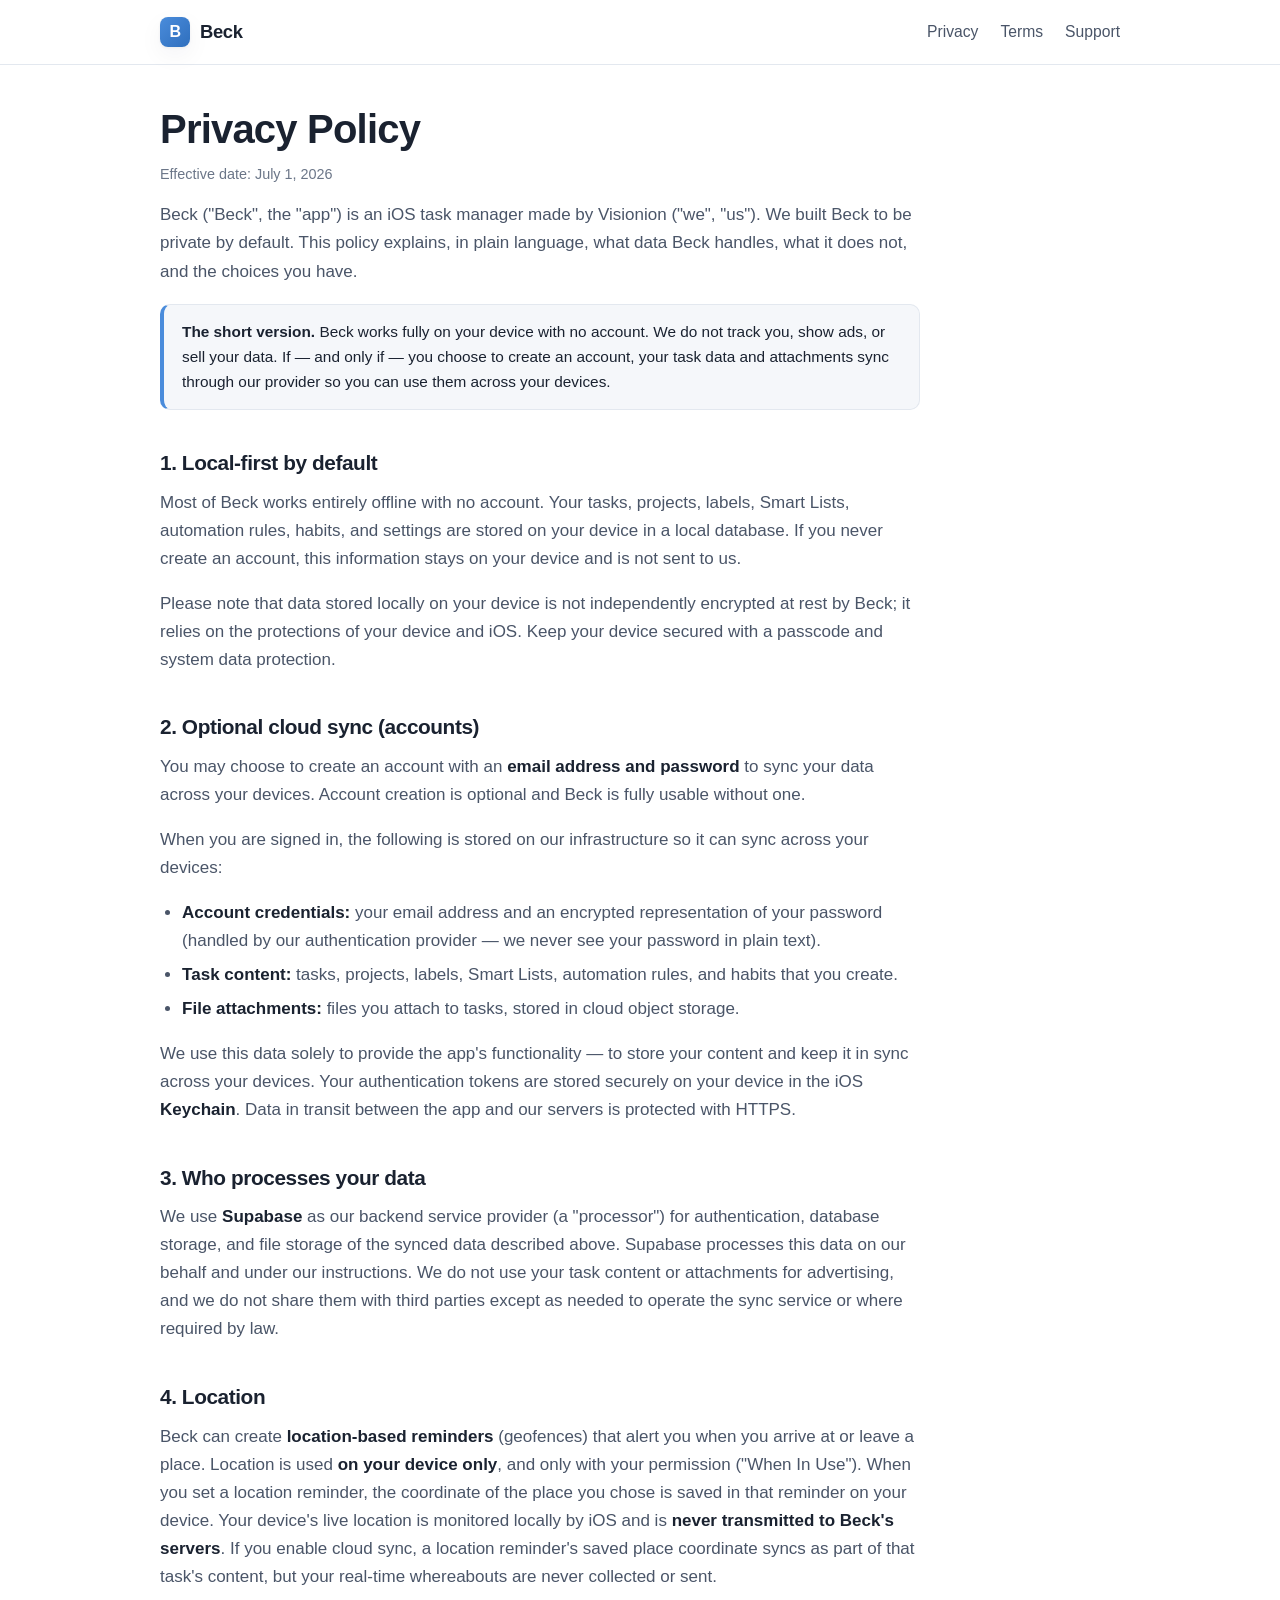
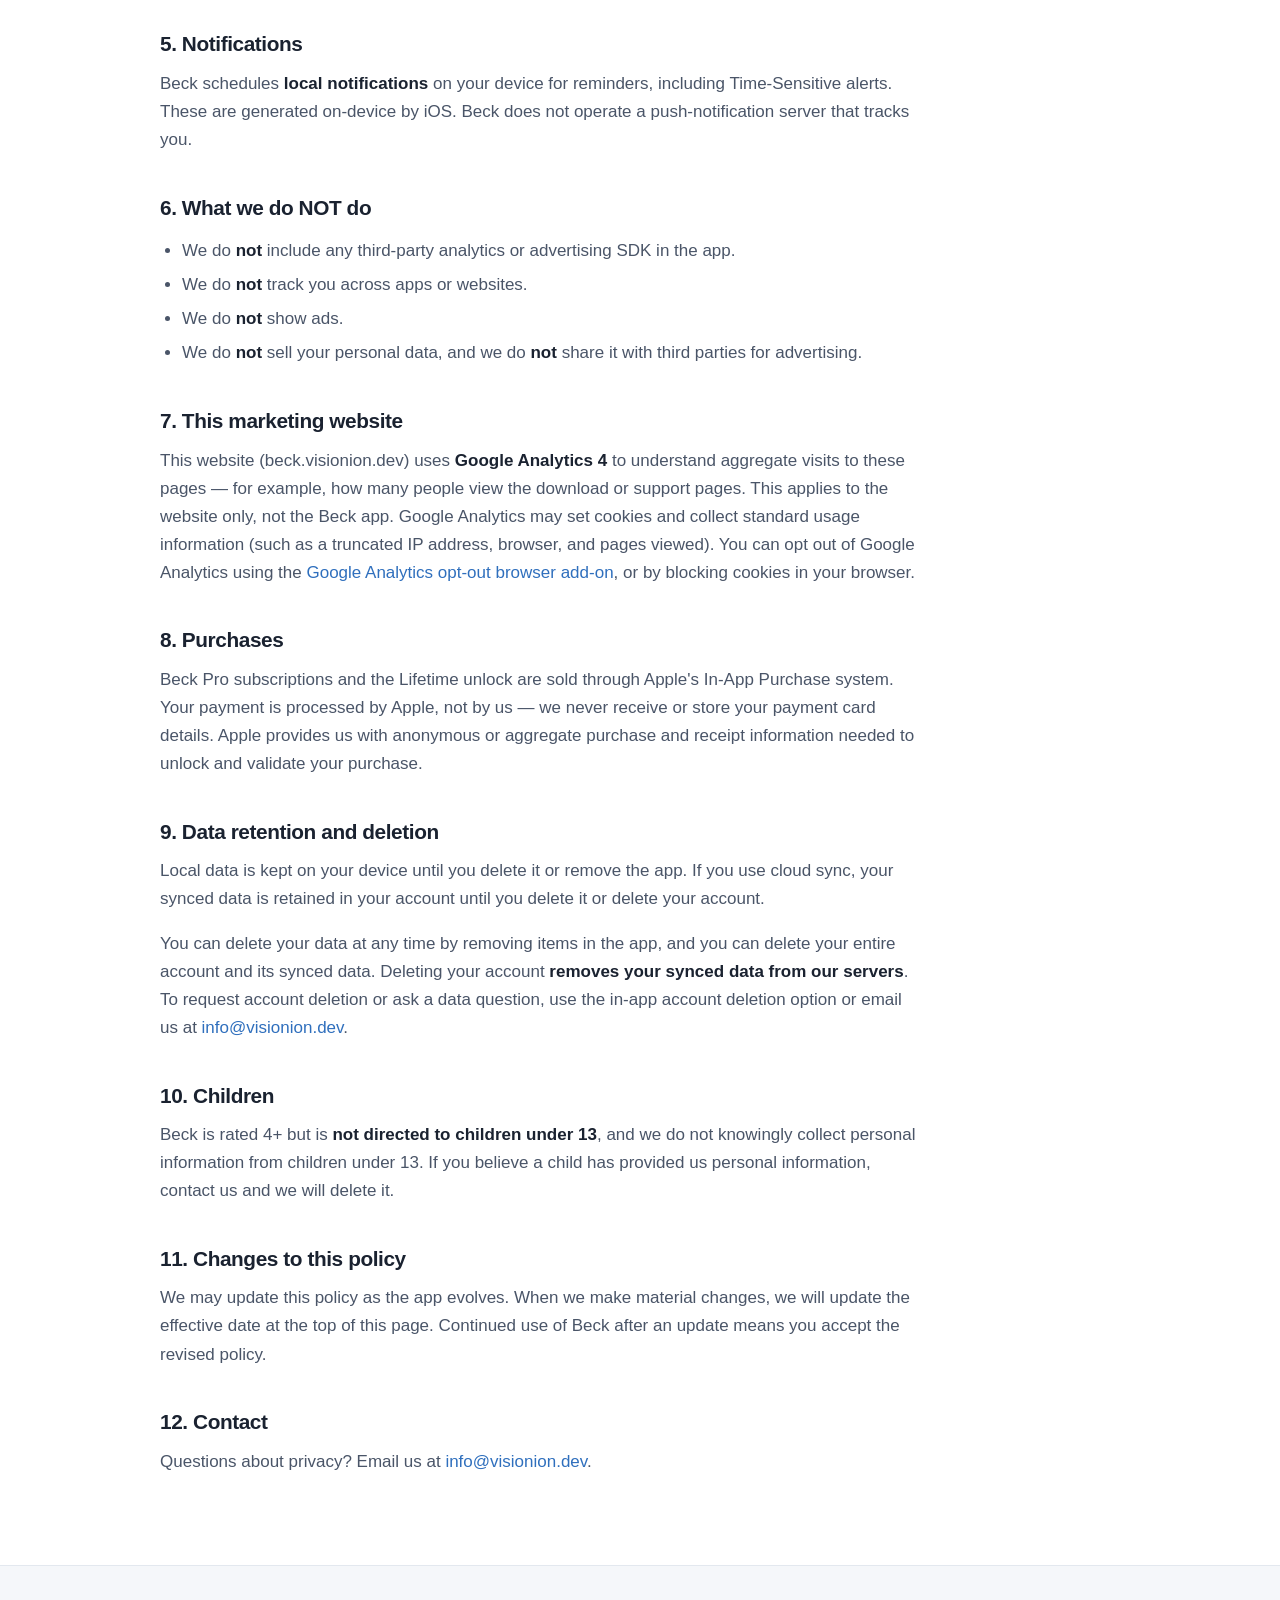
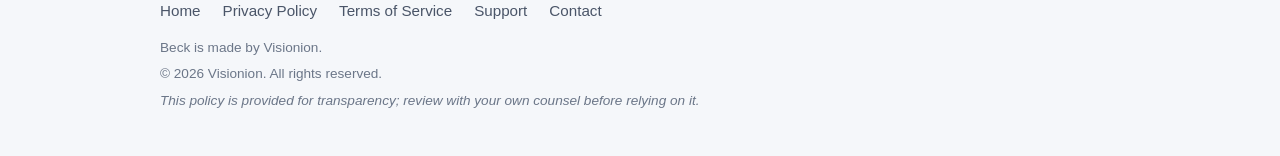
==== privacy/index.html @ 95169e8a "Beck marketing site: landing, privacy, terms, support" ====
<!doctype html>
<html lang="en">
<head>
  <meta charset="utf-8" />
  <meta name="viewport" content="width=device-width, initial-scale=1" />
  <title>Privacy Policy — Beck</title>
  <meta name="description" content="How Beck handles your data: local-first by default, optional cloud sync, no tracking, no ads, no data sold. Read the full privacy policy." />
  <link rel="canonical" href="https://beck.visionion.dev/privacy/" />
  <link rel="icon" href="data:image/svg+xml,<svg xmlns='http://www.w3.org/2000/svg' viewBox='0 0 100 100'><rect width='100' height='100' rx='22' fill='%234A8CDB'/><text x='50' y='68' font-size='60' font-family='Arial' font-weight='bold' text-anchor='middle' fill='white'>B</text></svg>" />
  <link rel="stylesheet" href="/styles.css" />

  <meta property="og:type" content="article" />
  <meta property="og:site_name" content="Beck" />
  <meta property="og:title" content="Privacy Policy — Beck" />
  <meta property="og:description" content="Local-first by default, optional cloud sync, no tracking, no ads, no data sold." />
  <meta property="og:url" content="https://beck.visionion.dev/privacy/" />
  <meta name="twitter:card" content="summary" />

  <!-- Google Analytics 4 — replace G-XXXXXXXXXX with the real Measurement ID (property 516785066). See README. -->
  <script async src="https://www.googletagmanager.com/gtag/js?id=G-XXXXXXXXXX"></script>
  <script>
    window.dataLayer = window.dataLayer || [];
    function gtag(){dataLayer.push(arguments);}
    gtag('js', new Date());
    gtag('config', 'G-XXXXXXXXXX');
  </script>
</head>
<body>
  <a class="skip-link" href="#main">Skip to content</a>

  <header class="site-header">
    <div class="container">
      <a class="brand" href="/">
        <span class="logo" aria-hidden="true">B</span>
        <span>Beck</span>
      </a>
      <nav class="nav" aria-label="Primary">
        <a href="/privacy/">Privacy</a>
        <a href="/terms/">Terms</a>
        <a href="/support/">Support</a>
      </nav>
    </div>
  </header>

  <main id="main" class="doc">
    <div class="container">
      <article>
        <h1>Privacy Policy</h1>
        <p class="updated">Effective date: July 1, 2026</p>

        <p>Beck ("Beck", the "app") is an iOS task manager made by Visionion ("we", "us"). We built Beck to be private by default. This policy explains, in plain language, what data Beck handles, what it does not, and the choices you have.</p>

        <div class="callout">
          <strong>The short version.</strong> Beck works fully on your device with no account. We do not track you, show ads, or sell your data. If — and only if — you choose to create an account, your task data and attachments sync through our provider so you can use them across your devices.
        </div>

        <h2>1. Local-first by default</h2>
        <p>Most of Beck works entirely offline with no account. Your tasks, projects, labels, Smart Lists, automation rules, habits, and settings are stored on your device in a local database. If you never create an account, this information stays on your device and is not sent to us.</p>
        <p>Please note that data stored locally on your device is not independently encrypted at rest by Beck; it relies on the protections of your device and iOS. Keep your device secured with a passcode and system data protection.</p>

        <h2>2. Optional cloud sync (accounts)</h2>
        <p>You may choose to create an account with an <strong>email address and password</strong> to sync your data across your devices. Account creation is optional and Beck is fully usable without one.</p>
        <p>When you are signed in, the following is stored on our infrastructure so it can sync across your devices:</p>
        <ul>
          <li><strong>Account credentials:</strong> your email address and an encrypted representation of your password (handled by our authentication provider — we never see your password in plain text).</li>
          <li><strong>Task content:</strong> tasks, projects, labels, Smart Lists, automation rules, and habits that you create.</li>
          <li><strong>File attachments:</strong> files you attach to tasks, stored in cloud object storage.</li>
        </ul>
        <p>We use this data solely to provide the app's functionality — to store your content and keep it in sync across your devices. Your authentication tokens are stored securely on your device in the iOS <strong>Keychain</strong>. Data in transit between the app and our servers is protected with HTTPS.</p>

        <h2>3. Who processes your data</h2>
        <p>We use <strong>Supabase</strong> as our backend service provider (a "processor") for authentication, database storage, and file storage of the synced data described above. Supabase processes this data on our behalf and under our instructions. We do not use your task content or attachments for advertising, and we do not share them with third parties except as needed to operate the sync service or where required by law.</p>

        <h2>4. Location</h2>
        <p>Beck can create <strong>location-based reminders</strong> (geofences) that alert you when you arrive at or leave a place. Location is used <strong>on your device only</strong>, and only with your permission ("When In Use"). When you set a location reminder, the coordinate of the place you chose is saved in that reminder on your device. Your device's live location is monitored locally by iOS and is <strong>never transmitted to Beck's servers</strong>. If you enable cloud sync, a location reminder's saved place coordinate syncs as part of that task's content, but your real-time whereabouts are never collected or sent.</p>

        <h2>5. Notifications</h2>
        <p>Beck schedules <strong>local notifications</strong> on your device for reminders, including Time-Sensitive alerts. These are generated on-device by iOS. Beck does not operate a push-notification server that tracks you.</p>

        <h2>6. What we do NOT do</h2>
        <ul>
          <li>We do <strong>not</strong> include any third-party analytics or advertising SDK in the app.</li>
          <li>We do <strong>not</strong> track you across apps or websites.</li>
          <li>We do <strong>not</strong> show ads.</li>
          <li>We do <strong>not</strong> sell your personal data, and we do <strong>not</strong> share it with third parties for advertising.</li>
        </ul>

        <h2>7. This marketing website</h2>
        <p>This website (beck.visionion.dev) uses <strong>Google Analytics 4</strong> to understand aggregate visits to these pages — for example, how many people view the download or support pages. This applies to the website only, not the Beck app. Google Analytics may set cookies and collect standard usage information (such as a truncated IP address, browser, and pages viewed). You can opt out of Google Analytics using the <a href="https://tools.google.com/dlpage/gaoptout" rel="noopener">Google Analytics opt-out browser add-on</a>, or by blocking cookies in your browser.</p>

        <h2>8. Purchases</h2>
        <p>Beck Pro subscriptions and the Lifetime unlock are sold through Apple's In-App Purchase system. Your payment is processed by Apple, not by us — we never receive or store your payment card details. Apple provides us with anonymous or aggregate purchase and receipt information needed to unlock and validate your purchase.</p>

        <h2>9. Data retention and deletion</h2>
        <p>Local data is kept on your device until you delete it or remove the app. If you use cloud sync, your synced data is retained in your account until you delete it or delete your account.</p>
        <p>You can delete your data at any time by removing items in the app, and you can delete your entire account and its synced data. Deleting your account <strong>removes your synced data from our servers</strong>. To request account deletion or ask a data question, use the in-app account deletion option or email us at <a href="mailto:info@visionion.dev">info@visionion.dev</a>.</p>

        <h2>10. Children</h2>
        <p>Beck is rated 4+ but is <strong>not directed to children under 13</strong>, and we do not knowingly collect personal information from children under 13. If you believe a child has provided us personal information, contact us and we will delete it.</p>

        <h2>11. Changes to this policy</h2>
        <p>We may update this policy as the app evolves. When we make material changes, we will update the effective date at the top of this page. Continued use of Beck after an update means you accept the revised policy.</p>

        <h2>12. Contact</h2>
        <p>Questions about privacy? Email us at <a href="mailto:info@visionion.dev">info@visionion.dev</a>.</p>
      </article>
    </div>
  </main>

  <footer class="site-footer">
    <div class="container">
      <nav class="footer-links" aria-label="Footer">
        <a href="/">Home</a>
        <a href="/privacy/">Privacy Policy</a>
        <a href="/terms/">Terms of Service</a>
        <a href="/support/">Support</a>
        <a href="mailto:info@visionion.dev">Contact</a>
      </nav>
      <div class="footer-meta">
        <p>Beck is made by Visionion.</p>
        <p>&copy; 2026 Visionion. All rights reserved.</p>
        <p class="disclaimer">This policy is provided for transparency; review with your own counsel before relying on it.</p>
      </div>
    </div>
  </footer>
</body>
</html>
---- styles.css ----
/* Beck marketing site — shared stylesheet
   Plain HTML + CSS, no frameworks, no build step.
   Light/dark via prefers-color-scheme. */

:root {
  --accent: #4A8CDB;
  --accent-strong: #2f6fbd;
  --accent-contrast: #ffffff;

  --bg: #ffffff;
  --bg-soft: #f5f7fa;
  --bg-card: #ffffff;
  --border: #e3e8ef;
  --text: #1a2230;
  --text-soft: #4a5568;
  --text-muted: #6b7688;
  --shadow: 0 1px 3px rgba(20, 30, 50, 0.06), 0 8px 24px rgba(20, 30, 50, 0.05);

  --maxw: 1000px;
  --radius: 14px;
  --font: -apple-system, BlinkMacSystemFont, "Segoe UI", Roboto, Helvetica,
    Arial, "Apple Color Emoji", "Segoe UI Emoji", sans-serif;
}

@media (prefers-color-scheme: dark) {
  :root {
    --accent: #5a97e0;
    --accent-strong: #79aef0;
    --accent-contrast: #0b1220;

    --bg: #0e131c;
    --bg-soft: #141b26;
    --bg-card: #171f2b;
    --border: #26303f;
    --text: #eef2f7;
    --text-soft: #c2cbd8;
    --text-muted: #8b96a7;
    --shadow: 0 1px 3px rgba(0, 0, 0, 0.4), 0 10px 30px rgba(0, 0, 0, 0.35);
  }
}

* {
  box-sizing: border-box;
}

html {
  -webkit-text-size-adjust: 100%;
  scroll-behavior: smooth;
}

body {
  margin: 0;
  font-family: var(--font);
  font-size: 17px;
  line-height: 1.65;
  color: var(--text);
  background: var(--bg);
  -webkit-font-smoothing: antialiased;
  text-rendering: optimizeLegibility;
}

.container {
  width: 100%;
  max-width: var(--maxw);
  margin: 0 auto;
  padding: 0 20px;
}

a {
  color: var(--accent-strong);
  text-decoration: none;
}

a:hover,
a:focus {
  text-decoration: underline;
}

a:focus-visible,
button:focus-visible {
  outline: 3px solid var(--accent);
  outline-offset: 2px;
  border-radius: 4px;
}

h1,
h2,
h3 {
  line-height: 1.2;
  color: var(--text);
  letter-spacing: -0.02em;
}

h1 {
  font-size: clamp(2rem, 5vw, 3.1rem);
  margin: 0 0 0.4em;
}

h2 {
  font-size: clamp(1.4rem, 3vw, 1.9rem);
  margin: 2.2em 0 0.6em;
}

h3 {
  font-size: 1.15rem;
  margin: 1.6em 0 0.4em;
}

p {
  margin: 0 0 1em;
  color: var(--text-soft);
}

/* ---------- Header ---------- */
.site-header {
  position: sticky;
  top: 0;
  z-index: 10;
  background: color-mix(in srgb, var(--bg) 88%, transparent);
  backdrop-filter: saturate(180%) blur(12px);
  border-bottom: 1px solid var(--border);
}

.site-header .container {
  display: flex;
  align-items: center;
  justify-content: space-between;
  height: 64px;
}

.brand {
  display: inline-flex;
  align-items: center;
  gap: 10px;
  font-weight: 700;
  font-size: 1.15rem;
  color: var(--text);
  letter-spacing: -0.02em;
}

.brand:hover {
  text-decoration: none;
}

.brand .logo {
  width: 30px;
  height: 30px;
  border-radius: 8px;
  background: linear-gradient(135deg, var(--accent), var(--accent-strong));
  display: inline-flex;
  align-items: center;
  justify-content: center;
  color: #fff;
  font-weight: 800;
  font-size: 1rem;
  box-shadow: var(--shadow);
}

.nav {
  display: flex;
  gap: 22px;
  align-items: center;
  font-size: 0.98rem;
}

.nav a {
  color: var(--text-soft);
}

.nav a:hover {
  color: var(--accent-strong);
}

/* ---------- Buttons ---------- */
.btn {
  display: inline-flex;
  align-items: center;
  gap: 8px;
  padding: 12px 22px;
  border-radius: 999px;
  font-weight: 600;
  font-size: 1rem;
  background: var(--accent);
  color: var(--accent-contrast);
  border: 1px solid transparent;
  transition: transform 0.06s ease, background 0.15s ease;
}

.btn:hover {
  background: var(--accent-strong);
  text-decoration: none;
  color: var(--accent-contrast);
}

.btn:active {
  transform: translateY(1px);
}

.btn-secondary {
  background: transparent;
  color: var(--accent-strong);
  border: 1px solid var(--border);
}

.btn-secondary:hover {
  background: var(--bg-soft);
  color: var(--accent-strong);
}

/* ---------- Hero ---------- */
.hero {
  padding: 72px 0 48px;
  text-align: center;
  background:
    radial-gradient(ellipse 80% 60% at 50% -10%,
      color-mix(in srgb, var(--accent) 16%, transparent), transparent 70%);
}

.hero .tagline {
  font-size: clamp(1.1rem, 2.4vw, 1.4rem);
  color: var(--text-soft);
  max-width: 640px;
  margin: 0 auto 1.8em;
}

.hero-actions {
  display: flex;
  gap: 12px;
  justify-content: center;
  flex-wrap: wrap;
}

.eyebrow {
  display: inline-block;
  font-size: 0.85rem;
  font-weight: 600;
  letter-spacing: 0.04em;
  text-transform: uppercase;
  color: var(--accent-strong);
  background: color-mix(in srgb, var(--accent) 14%, transparent);
  padding: 5px 12px;
  border-radius: 999px;
  margin-bottom: 1.2em;
}

.hint {
  font-size: 0.85rem;
  color: var(--text-muted);
  margin-top: 1em;
}

/* ---------- Feature grid ---------- */
.features {
  padding: 24px 0 8px;
}

.section-head {
  text-align: center;
  max-width: 680px;
  margin: 0 auto 8px;
}

.section-head h2 {
  margin-top: 0;
}

.grid {
  display: grid;
  grid-template-columns: repeat(auto-fit, minmax(260px, 1fr));
  gap: 18px;
  margin-top: 28px;
}

.card {
  background: var(--bg-card);
  border: 1px solid var(--border);
  border-radius: var(--radius);
  padding: 22px;
  box-shadow: var(--shadow);
}

.card h3 {
  margin: 0 0 0.35em;
  font-size: 1.08rem;
}

.card p {
  margin: 0;
  font-size: 0.96rem;
  color: var(--text-soft);
}

.card .ico {
  font-size: 1.4rem;
  line-height: 1;
  display: inline-block;
  margin-bottom: 10px;
}

/* ---------- Pro band ---------- */
.band {
  margin: 56px 0 16px;
  background: var(--bg-soft);
  border: 1px solid var(--border);
  border-radius: 20px;
  padding: 40px 28px;
  text-align: center;
}

.band h2 {
  margin-top: 0;
}

.price-row {
  display: flex;
  gap: 14px;
  justify-content: center;
  flex-wrap: wrap;
  margin: 22px 0 8px;
}

.price {
  background: var(--bg-card);
  border: 1px solid var(--border);
  border-radius: var(--radius);
  padding: 16px 22px;
  min-width: 150px;
}

.price .amt {
  font-size: 1.35rem;
  font-weight: 700;
  color: var(--text);
}

.price .lbl {
  font-size: 0.85rem;
  color: var(--text-muted);
}

/* ---------- Legal / doc pages ---------- */
.doc {
  padding: 40px 0 8px;
}

.doc h1 {
  font-size: clamp(1.8rem, 4vw, 2.5rem);
}

.doc .updated {
  color: var(--text-muted);
  font-size: 0.9rem;
  margin-top: -0.4em;
}

.doc article {
  max-width: 760px;
}

.doc h2 {
  font-size: 1.3rem;
  margin-top: 1.8em;
  padding-top: 0.2em;
}

.doc ul,
.doc ol {
  color: var(--text-soft);
  padding-left: 1.3em;
}

.doc li {
  margin: 0.35em 0;
}

.doc strong {
  color: var(--text);
}

.callout {
  background: var(--bg-soft);
  border: 1px solid var(--border);
  border-left: 4px solid var(--accent);
  border-radius: 10px;
  padding: 14px 18px;
  margin: 18px 0;
  font-size: 0.96rem;
}

/* ---------- FAQ ---------- */
.faq details {
  border: 1px solid var(--border);
  border-radius: 12px;
  padding: 4px 18px;
  margin: 12px 0;
  background: var(--bg-card);
}

.faq summary {
  cursor: pointer;
  font-weight: 600;
  padding: 14px 0;
  color: var(--text);
  list-style: none;
}

.faq summary::-webkit-details-marker {
  display: none;
}

.faq summary::after {
  content: "+";
  float: right;
  color: var(--accent-strong);
  font-weight: 700;
  font-size: 1.2rem;
  line-height: 1.2;
}

.faq details[open] summary::after {
  content: "\2013";
}

.faq details p {
  margin: 0 0 14px;
}

.contact-box {
  background: var(--bg-soft);
  border: 1px solid var(--border);
  border-radius: var(--radius);
  padding: 22px;
  margin: 22px 0;
  text-align: center;
}

.contact-box .email {
  font-size: 1.2rem;
  font-weight: 700;
}

/* ---------- Footer ---------- */
.site-footer {
  margin-top: 64px;
  border-top: 1px solid var(--border);
  background: var(--bg-soft);
}

.site-footer .container {
  padding-top: 32px;
  padding-bottom: 40px;
}

.footer-links {
  display: flex;
  gap: 22px;
  flex-wrap: wrap;
  margin-bottom: 14px;
}

.footer-links a {
  color: var(--text-soft);
  font-size: 0.95rem;
}

.footer-meta {
  font-size: 0.85rem;
  color: var(--text-muted);
}

.footer-meta p {
  margin: 0.3em 0;
  color: var(--text-muted);
  font-size: 0.85rem;
}

.disclaimer {
  font-size: 0.82rem;
  color: var(--text-muted);
  font-style: italic;
}

/* Skip link for accessibility */
.skip-link {
  position: absolute;
  left: -9999px;
  top: 0;
  background: var(--accent);
  color: #fff;
  padding: 10px 16px;
  border-radius: 0 0 8px 0;
  z-index: 100;
}

.skip-link:focus {
  left: 0;
}

@media (max-width: 560px) {
  body {
    font-size: 16px;
  }
  .nav {
    gap: 16px;
    font-size: 0.9rem;
  }
  .hero {
    padding: 48px 0 32px;
  }
}
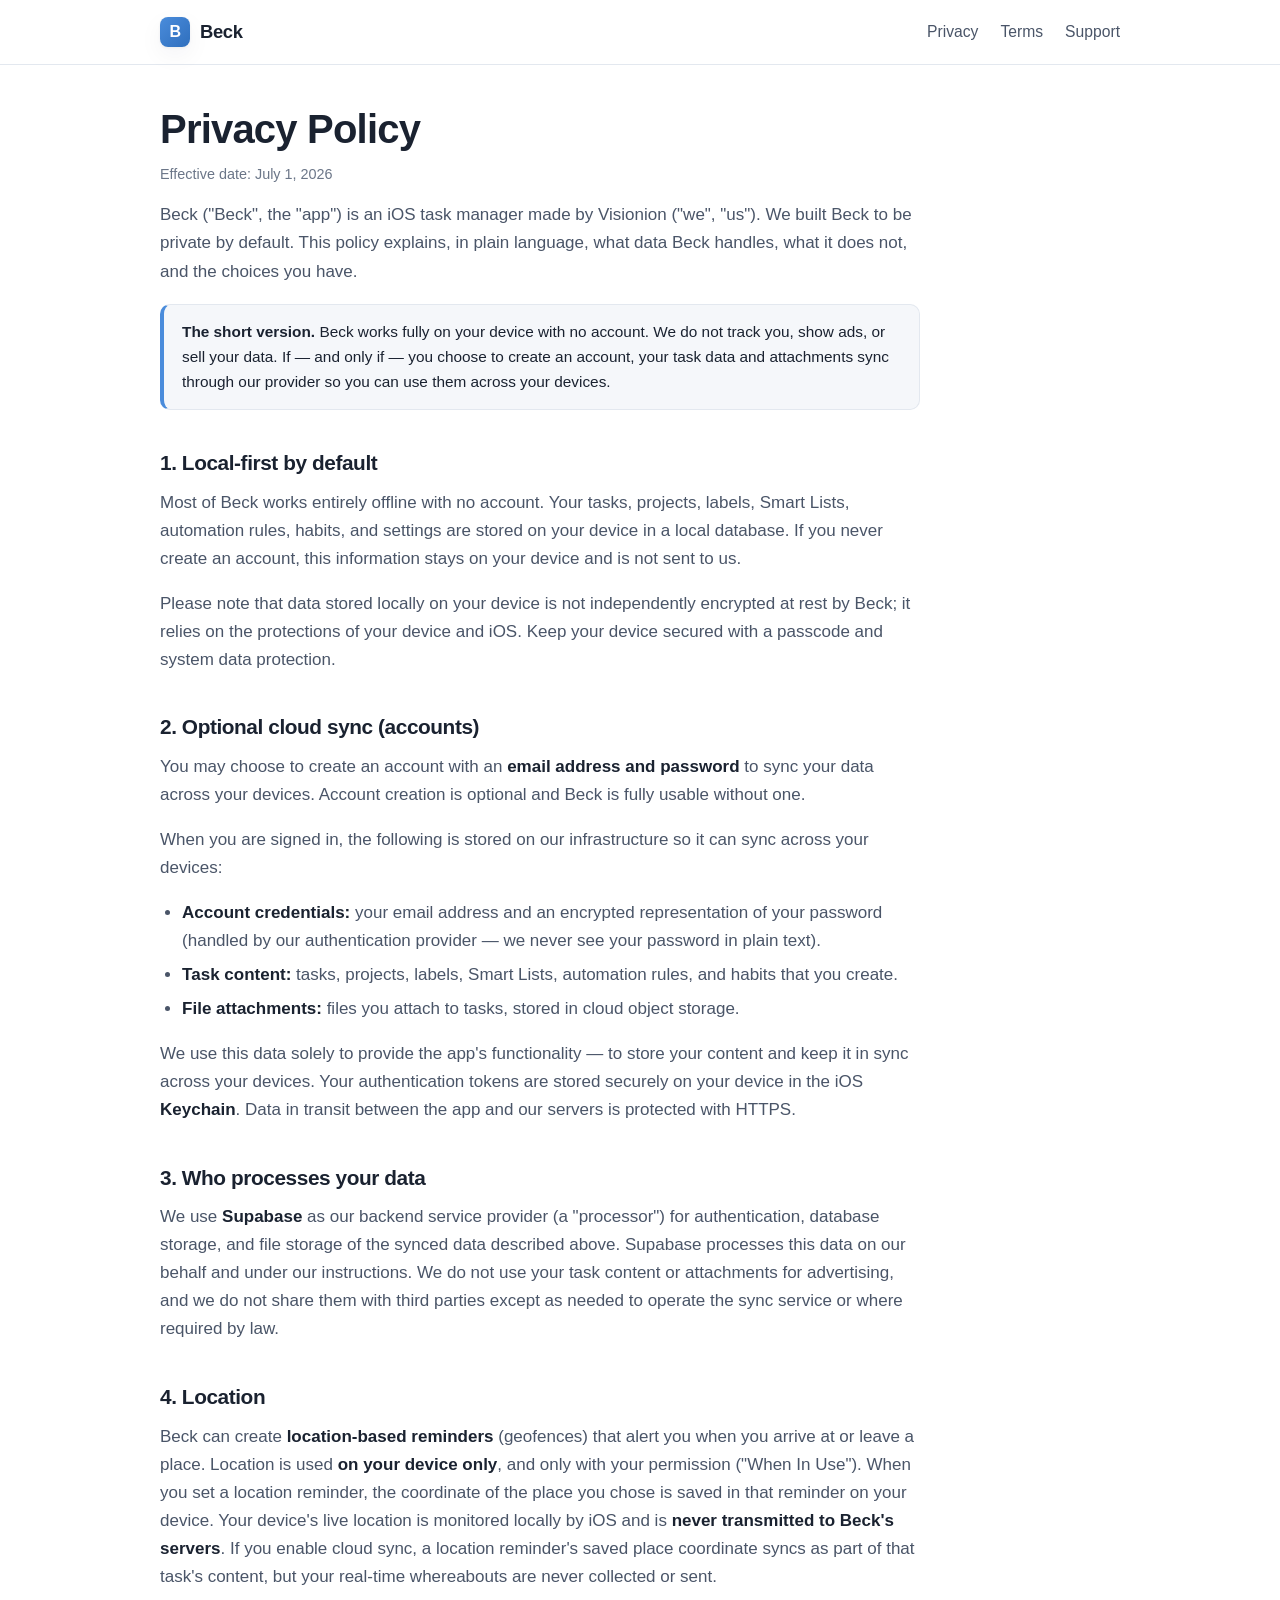
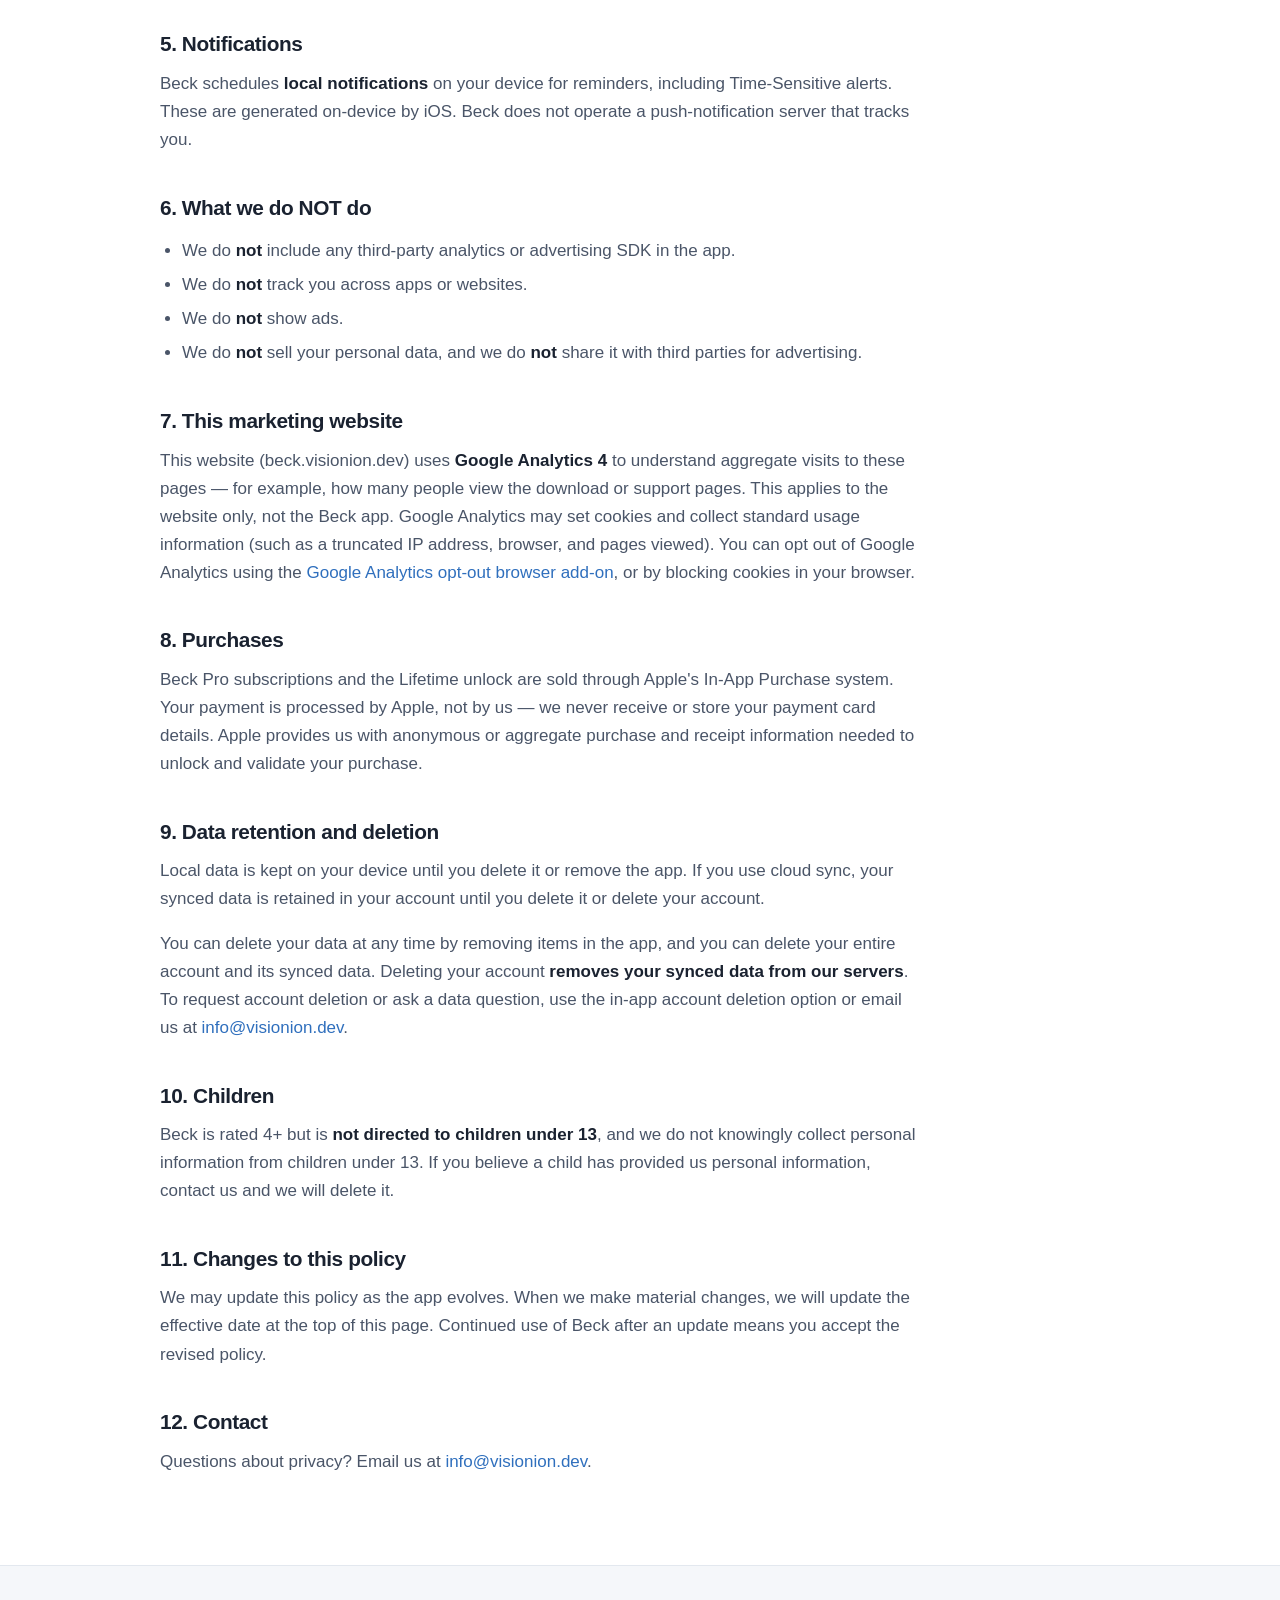
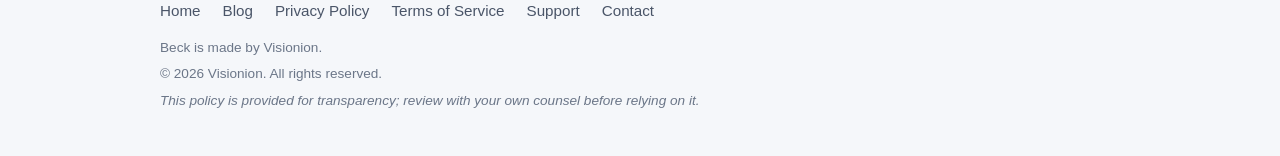
==== commit edd2cee9: "Add blog with posts on time-blocking, automation, and reminders" ====
--- a/privacy/index.html
+++ b/privacy/index.html
@@ -111,6 +111,7 @@
     <div class="container">
       <nav class="footer-links" aria-label="Footer">
         <a href="/">Home</a>
+        <a href="/blog/">Blog</a>
         <a href="/privacy/">Privacy Policy</a>
         <a href="/terms/">Terms of Service</a>
         <a href="/support/">Support</a>
--- a/styles.css
+++ b/styles.css
@@ -439,6 +439,67 @@
   font-weight: 700;
 }
 
+/* ---------- Blog ---------- */
+.blog .lead {
+  max-width: 760px;
+  font-size: 1.1rem;
+  color: var(--text-soft);
+}
+
+.post-list {
+  list-style: none;
+  padding: 0;
+  margin: 28px 0 0;
+  max-width: 760px;
+}
+
+.post-list > li {
+  padding: 24px 0;
+  border-top: 1px solid var(--border);
+}
+
+.post-list > li:first-child {
+  border-top: none;
+  padding-top: 8px;
+}
+
+.post-list h2 {
+  margin: 0 0 0.3em;
+  font-size: 1.3rem;
+}
+
+.post-list h2 a {
+  color: var(--text);
+}
+
+.post-list h2 a:hover {
+  color: var(--accent-strong);
+  text-decoration: none;
+}
+
+.post-date {
+  display: block;
+  font-size: 0.85rem;
+  color: var(--text-muted);
+  margin-bottom: 0.4em;
+  letter-spacing: 0.01em;
+}
+
+.post-summary {
+  margin: 0.3em 0 0;
+  color: var(--text-soft);
+  font-size: 0.98rem;
+}
+
+.callout.cta {
+  margin-top: 32px;
+}
+
+.callout.cta a {
+  font-weight: 600;
+  white-space: nowrap;
+}
+
 /* ---------- Footer ---------- */
 .site-footer {
   margin-top: 64px;
